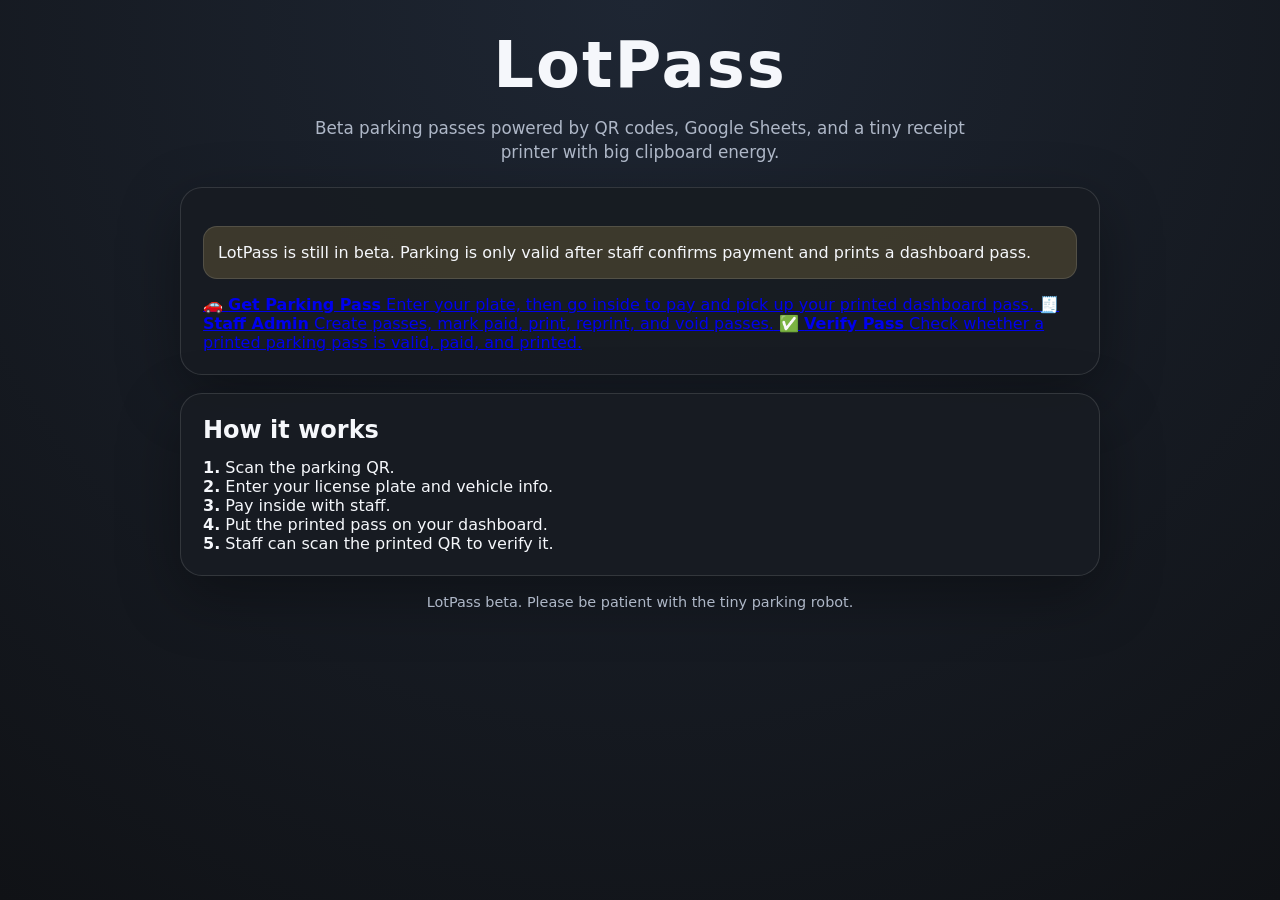
==== index.html @ 0cda37eb "Add initial index.html for LotPass application" ====
<!DOCTYPE html>
<html lang="en">
<head>
  <meta charset="UTF-8" />
  <meta name="viewport" content="width=device-width, initial-scale=1.0" />
  <title>LotPass</title>
  <link rel="stylesheet" href="style.css" />
</head>
<body>
  <main class="wrap">
    <h1>LotPass</h1>
    <p class="subtitle">
      Beta parking passes powered by QR codes, Google Sheets, and a tiny receipt printer with big clipboard energy.
    </p>

    <section class="card">
      <div class="notice warn">
        LotPass is still in beta. Parking is only valid after staff confirms payment and prints a dashboard pass.
      </div>

      <div class="home-grid">
        <a class="home-tile primary" href="parking.html">
          <span class="tile-icon">🚗</span>
          <strong>Get Parking Pass</strong>
          <span>Enter your plate, then go inside to pay and pick up your printed dashboard pass.</span>
        </a>

        <a class="home-tile" href="admin.html">
          <span class="tile-icon">🧾</span>
          <strong>Staff Admin</strong>
          <span>Create passes, mark paid, print, reprint, and void passes.</span>
        </a>

        <a class="home-tile" href="verify.html">
          <span class="tile-icon">✅</span>
          <strong>Verify Pass</strong>
          <span>Check whether a printed parking pass is valid, paid, and printed.</span>
        </a>
      </div>
    </section>

    <section class="card" style="margin-top: 18px;">
      <h2>How it works</h2>
      <div class="steps">
        <div><strong>1.</strong> Scan the parking QR.</div>
        <div><strong>2.</strong> Enter your license plate and vehicle info.</div>
        <div><strong>3.</strong> Pay inside with staff.</div>
        <div><strong>4.</strong> Put the printed pass on your dashboard.</div>
        <div><strong>5.</strong> Staff can scan the printed QR to verify it.</div>
      </div>
    </section>

    <p class="small" style="text-align:center; margin-top: 18px;">
      LotPass beta. Please be patient with the tiny parking robot.
    </p>
  </main>
</body>
</html>
---- style.css ----
:root {
  --bg: #101216;
  --panel: #181c23;
  --panel2: #222936;
  --text: #f5f7fb;
  --muted: #aeb7c7;
  --line: rgba(255,255,255,.12);
  --good: #78d66b;
  --warn: #ffd166;
  --bad: #ff6b6b;
  --blue: #5cc8ff;
}

* { box-sizing: border-box; }

body {
  margin: 0;
  min-height: 100vh;
  background: radial-gradient(circle at top, #1e2633, var(--bg));
  color: var(--text);
  font-family: system-ui, -apple-system, BlinkMacSystemFont, "Segoe UI", sans-serif;
}

.wrap {
  width: min(920px, calc(100% - 28px));
  margin: 0 auto;
  padding: 28px 0 60px;
}

.card {
  background: rgba(24,28,35,.94);
  border: 1px solid var(--line);
  border-radius: 22px;
  padding: 22px;
  box-shadow: 0 20px 60px rgba(0,0,0,.35);
}

h1, h2, h3 { margin: 0 0 14px; }

h1 {
  font-size: clamp(2.1rem, 8vw, 4rem);
  letter-spacing: .03em;
  text-align: center;
}

.subtitle {
  text-align: center;
  color: var(--muted);
  font-size: 1.05rem;
  margin: 0 auto 22px;
  max-width: 680px;
  line-height: 1.45;
}

label {
  display: block;
  margin: 14px 0 6px;
  color: var(--muted);
  font-weight: 700;
}

input, select, textarea, button {
  width: 100%;
  font: inherit;
  border-radius: 14px;
  border: 1px solid var(--line);
}

input, select, textarea {
  background: #0f131a;
  color: var(--text);
  padding: 14px;
}

textarea { min-height: 90px; resize: vertical; }

button {
  padding: 14px 16px;
  margin-top: 14px;
  background: var(--blue);
  color: #06121a;
  font-weight: 900;
  cursor: pointer;
  border: 0;
}

button.secondary {
  background: var(--panel2);
  color: var(--text);
  border: 1px solid var(--line);
}

button.good { background: var(--good); color: #071207; }
button.warn { background: var(--warn); color: #181000; }
button.bad { background: var(--bad); color: #1b0606; }

.notice {
  padding: 14px;
  border-radius: 14px;
  margin: 16px 0;
  background: rgba(255,255,255,.07);
  border: 1px solid var(--line);
  line-height: 1.45;
}

.notice.good { background: rgba(120,214,107,.16); }
.notice.bad { background: rgba(255,107,107,.16); }
.notice.warn { background: rgba(255,209,102,.16); }

.grid {
  display: grid;
  grid-template-columns: repeat(2, 1fr);
  gap: 14px;
}

@media (max-width: 700px) {
  .grid { grid-template-columns: 1fr; }
}

.pass-list {
  display: grid;
  gap: 14px;
  margin-top: 18px;
}

.pass-card {
  background: rgba(255,255,255,.06);
  border: 1px solid var(--line);
  border-radius: 18px;
  padding: 16px;
}

.pass-head {
  display: flex;
  gap: 12px;
  align-items: flex-start;
  justify-content: space-between;
  flex-wrap: wrap;
}

.big-plate {
  font-size: 2rem;
  font-weight: 1000;
  letter-spacing: .06em;
}

.meta {
  color: var(--muted);
  line-height: 1.45;
}

.status {
  display: inline-block;
  padding: 6px 10px;
  border-radius: 999px;
  font-size: .85rem;
  font-weight: 900;
  background: var(--panel2);
}

.status.pending { background: var(--warn); color: #181000; }
.status.paid { background: var(--good); color: #071207; }
.status.printed { background: var(--blue); color: #06121a; }
.status.void { background: var(--bad); color: #1b0606; }

.actions {
  display: grid;
  grid-template-columns: repeat(4, 1fr);
  gap: 8px;
  margin-top: 12px;
}

.actions button { margin: 0; padding: 11px 10px; }

@media (max-width: 760px) {
  .actions { grid-template-columns: 1fr 1fr; }
}

.small {
  font-size: .9rem;
  color: var(--muted);
}
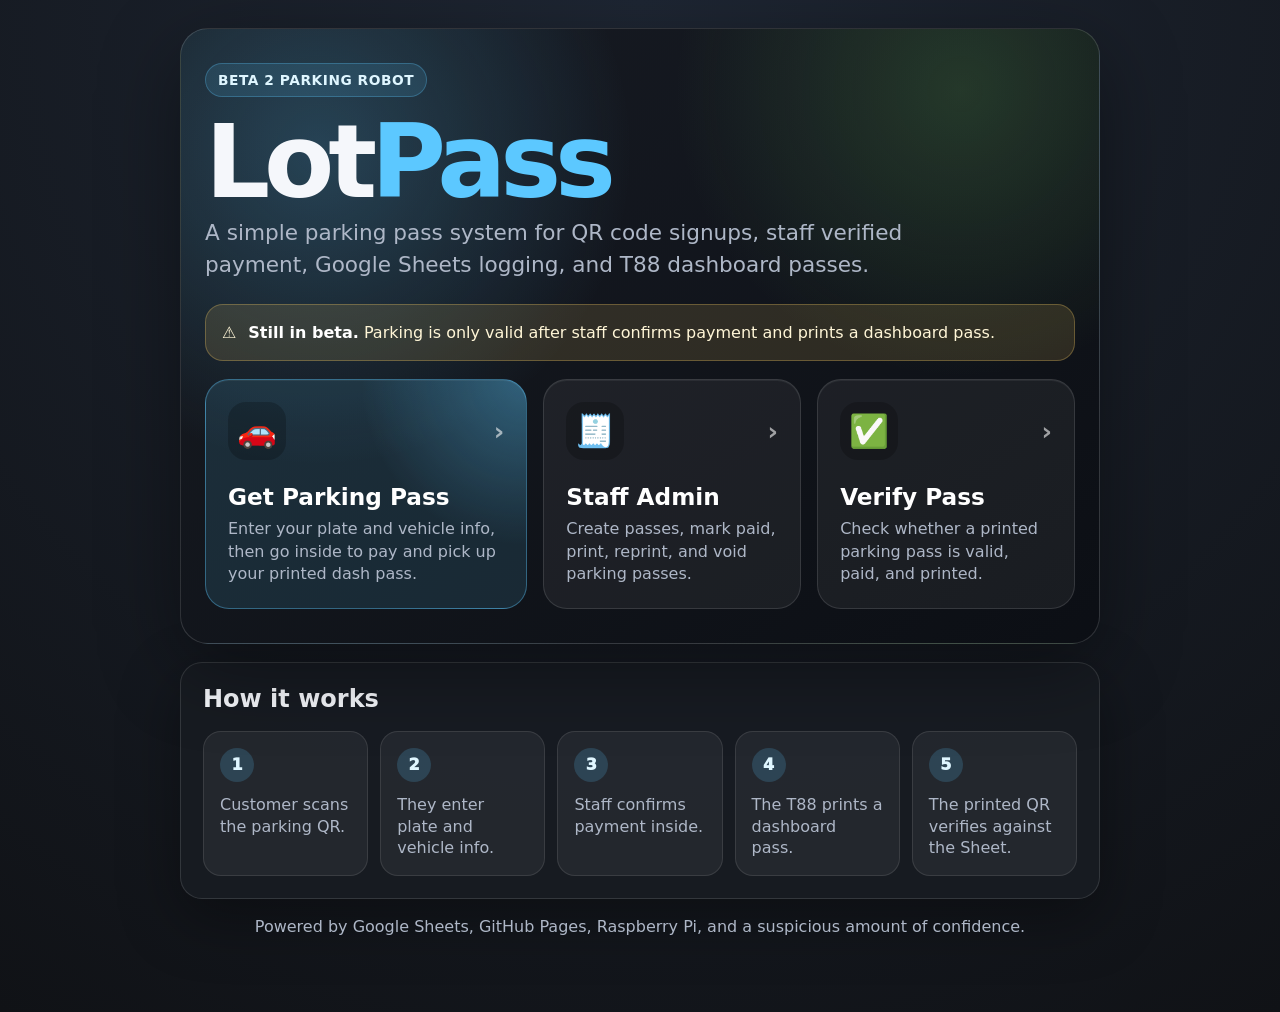
==== commit bfd83e4b: "Update index.html" ====
--- a/index.html
+++ b/index.html
@@ -5,53 +5,320 @@
   <meta name="viewport" content="width=device-width, initial-scale=1.0" />
   <title>LotPass</title>
   <link rel="stylesheet" href="style.css" />
+
+  <style>
+    .lotpass-hero {
+      position: relative;
+      overflow: hidden;
+      padding: 34px 24px;
+      border-radius: 28px;
+      background:
+        radial-gradient(circle at 15% 20%, rgba(92, 200, 255, .24), transparent 34%),
+        radial-gradient(circle at 85% 10%, rgba(120, 214, 107, .18), transparent 30%),
+        linear-gradient(145deg, rgba(24,28,35,.98), rgba(12,15,21,.98));
+      border: 1px solid rgba(255,255,255,.14);
+      box-shadow: 0 24px 80px rgba(0,0,0,.38);
+    }
+
+    .lotpass-badge {
+      display: inline-flex;
+      align-items: center;
+      gap: 8px;
+      padding: 8px 12px;
+      border-radius: 999px;
+      background: rgba(92,200,255,.13);
+      border: 1px solid rgba(92,200,255,.28);
+      color: #dff6ff;
+      font-weight: 900;
+      font-size: .86rem;
+      letter-spacing: .04em;
+      text-transform: uppercase;
+    }
+
+    .hero-title {
+      margin: 18px 0 8px;
+      font-size: clamp(3rem, 10vw, 6.4rem);
+      line-height: .92;
+      letter-spacing: -.06em;
+      text-align: left;
+    }
+
+    .hero-title span {
+      color: var(--blue);
+    }
+
+    .hero-copy {
+      max-width: 720px;
+      margin: 0;
+      color: var(--muted);
+      font-size: clamp(1.05rem, 2.2vw, 1.35rem);
+      line-height: 1.45;
+    }
+
+    .beta-strip {
+      display: flex;
+      align-items: flex-start;
+      gap: 12px;
+      margin-top: 24px;
+      padding: 16px;
+      border-radius: 18px;
+      background: rgba(255,209,102,.13);
+      border: 1px solid rgba(255,209,102,.28);
+      color: #fff6d7;
+      line-height: 1.45;
+    }
+
+    .beta-strip strong {
+      color: #fff;
+    }
+
+    .home-grid {
+      display: grid;
+      grid-template-columns: 1.25fr 1fr 1fr;
+      gap: 16px;
+      margin-top: 18px;
+    }
+
+    .home-tile {
+      position: relative;
+      display: flex;
+      flex-direction: column;
+      justify-content: space-between;
+      gap: 18px;
+      min-height: 230px;
+      padding: 22px;
+      border-radius: 24px;
+      background: rgba(255,255,255,.055);
+      border: 1px solid rgba(255,255,255,.12);
+      color: var(--text);
+      text-decoration: none;
+      overflow: hidden;
+      box-shadow: inset 0 1px 0 rgba(255,255,255,.06);
+      transition: transform .15s ease, border-color .15s ease, background .15s ease;
+    }
+
+    .home-tile:hover {
+      transform: translateY(-3px);
+      background: rgba(255,255,255,.09);
+      border-color: rgba(255,255,255,.24);
+    }
+
+    .home-tile.primary {
+      background:
+        radial-gradient(circle at top right, rgba(92,200,255,.34), transparent 42%),
+        rgba(92,200,255,.12);
+      border-color: rgba(92,200,255,.38);
+    }
+
+    .tile-top {
+      display: flex;
+      align-items: center;
+      justify-content: space-between;
+      gap: 14px;
+    }
+
+    .tile-icon {
+      display: grid;
+      place-items: center;
+      width: 58px;
+      height: 58px;
+      border-radius: 18px;
+      background: rgba(0,0,0,.22);
+      font-size: 2rem;
+      flex: 0 0 auto;
+    }
+
+    .tile-arrow {
+      color: rgba(255,255,255,.58);
+      font-size: 1.6rem;
+      font-weight: 900;
+    }
+
+    .home-tile strong {
+      display: block;
+      margin-bottom: 8px;
+      color: #fff;
+      font-size: 1.45rem;
+      line-height: 1.1;
+    }
+
+    .home-tile span.tile-desc {
+      display: block;
+      color: var(--muted);
+      line-height: 1.42;
+      font-size: 1rem;
+    }
+
+    .steps-card {
+      margin-top: 18px;
+    }
+
+    .steps-grid {
+      display: grid;
+      grid-template-columns: repeat(5, 1fr);
+      gap: 12px;
+      margin-top: 18px;
+    }
+
+    .step {
+      padding: 16px;
+      border-radius: 18px;
+      background: rgba(255,255,255,.055);
+      border: 1px solid rgba(255,255,255,.1);
+      min-height: 128px;
+    }
+
+    .step-num {
+      display: grid;
+      place-items: center;
+      width: 34px;
+      height: 34px;
+      margin-bottom: 12px;
+      border-radius: 50%;
+      background: rgba(92,200,255,.18);
+      color: #dff6ff;
+      font-weight: 1000;
+    }
+
+    .step p {
+      margin: 0;
+      color: var(--muted);
+      line-height: 1.35;
+    }
+
+    .footer-note {
+      text-align: center;
+      margin-top: 18px;
+      color: var(--muted);
+    }
+
+    @media (max-width: 900px) {
+      .home-grid {
+        grid-template-columns: 1fr;
+      }
+
+      .home-tile {
+        min-height: 180px;
+      }
+
+      .steps-grid {
+        grid-template-columns: 1fr;
+      }
+
+      .hero-title {
+        text-align: center;
+      }
+
+      .lotpass-hero {
+        text-align: center;
+      }
+
+      .hero-copy {
+        margin: 0 auto;
+      }
+
+      .beta-strip {
+        text-align: left;
+      }
+    }
+  </style>
 </head>
+
 <body>
   <main class="wrap">
-    <h1>LotPass</h1>
-    <p class="subtitle">
-      Beta parking passes powered by QR codes, Google Sheets, and a tiny receipt printer with big clipboard energy.
-    </p>
-
-    <section class="card">
-      <div class="notice warn">
-        LotPass is still in beta. Parking is only valid after staff confirms payment and prints a dashboard pass.
+    <section class="lotpass-hero">
+      <div class="lotpass-badge">Beta 2 parking robot</div>
+
+      <h1 class="hero-title">Lot<span>Pass</span></h1>
+
+      <p class="hero-copy">
+        A simple parking pass system for QR code signups, staff verified payment,
+        Google Sheets logging, and T88 dashboard passes.
+      </p>
+
+      <div class="beta-strip">
+        <div>⚠️</div>
+        <div>
+          <strong>Still in beta.</strong>
+          Parking is only valid after staff confirms payment and prints a dashboard pass.
+        </div>
       </div>
 
       <div class="home-grid">
         <a class="home-tile primary" href="parking.html">
-          <span class="tile-icon">🚗</span>
-          <strong>Get Parking Pass</strong>
-          <span>Enter your plate, then go inside to pay and pick up your printed dashboard pass.</span>
+          <div class="tile-top">
+            <div class="tile-icon">🚗</div>
+            <div class="tile-arrow">›</div>
+          </div>
+          <div>
+            <strong>Get Parking Pass</strong>
+            <span class="tile-desc">
+              Enter your plate and vehicle info, then go inside to pay and pick up your printed dash pass.
+            </span>
+          </div>
         </a>
 
         <a class="home-tile" href="admin.html">
-          <span class="tile-icon">🧾</span>
-          <strong>Staff Admin</strong>
-          <span>Create passes, mark paid, print, reprint, and void passes.</span>
+          <div class="tile-top">
+            <div class="tile-icon">🧾</div>
+            <div class="tile-arrow">›</div>
+          </div>
+          <div>
+            <strong>Staff Admin</strong>
+            <span class="tile-desc">
+              Create passes, mark paid, print, reprint, and void parking passes.
+            </span>
+          </div>
         </a>
 
         <a class="home-tile" href="verify.html">
-          <span class="tile-icon">✅</span>
-          <strong>Verify Pass</strong>
-          <span>Check whether a printed parking pass is valid, paid, and printed.</span>
+          <div class="tile-top">
+            <div class="tile-icon">✅</div>
+            <div class="tile-arrow">›</div>
+          </div>
+          <div>
+            <strong>Verify Pass</strong>
+            <span class="tile-desc">
+              Check whether a printed parking pass is valid, paid, and printed.
+            </span>
+          </div>
         </a>
       </div>
     </section>
 
-    <section class="card" style="margin-top: 18px;">
+    <section class="card steps-card">
       <h2>How it works</h2>
-      <div class="steps">
-        <div><strong>1.</strong> Scan the parking QR.</div>
-        <div><strong>2.</strong> Enter your license plate and vehicle info.</div>
-        <div><strong>3.</strong> Pay inside with staff.</div>
-        <div><strong>4.</strong> Put the printed pass on your dashboard.</div>
-        <div><strong>5.</strong> Staff can scan the printed QR to verify it.</div>
+
+      <div class="steps-grid">
+        <div class="step">
+          <div class="step-num">1</div>
+          <p>Customer scans the parking QR.</p>
+        </div>
+
+        <div class="step">
+          <div class="step-num">2</div>
+          <p>They enter plate and vehicle info.</p>
+        </div>
+
+        <div class="step">
+          <div class="step-num">3</div>
+          <p>Staff confirms payment inside.</p>
+        </div>
+
+        <div class="step">
+          <div class="step-num">4</div>
+          <p>The T88 prints a dashboard pass.</p>
+        </div>
+
+        <div class="step">
+          <div class="step-num">5</div>
+          <p>The printed QR verifies against the Sheet.</p>
+        </div>
       </div>
     </section>
 
-    <p class="small" style="text-align:center; margin-top: 18px;">
-      LotPass beta. Please be patient with the tiny parking robot.
+    <p class="footer-note">
+      Powered by Google Sheets, GitHub Pages, Raspberry Pi, and a suspicious amount of confidence.
     </p>
   </main>
 </body>
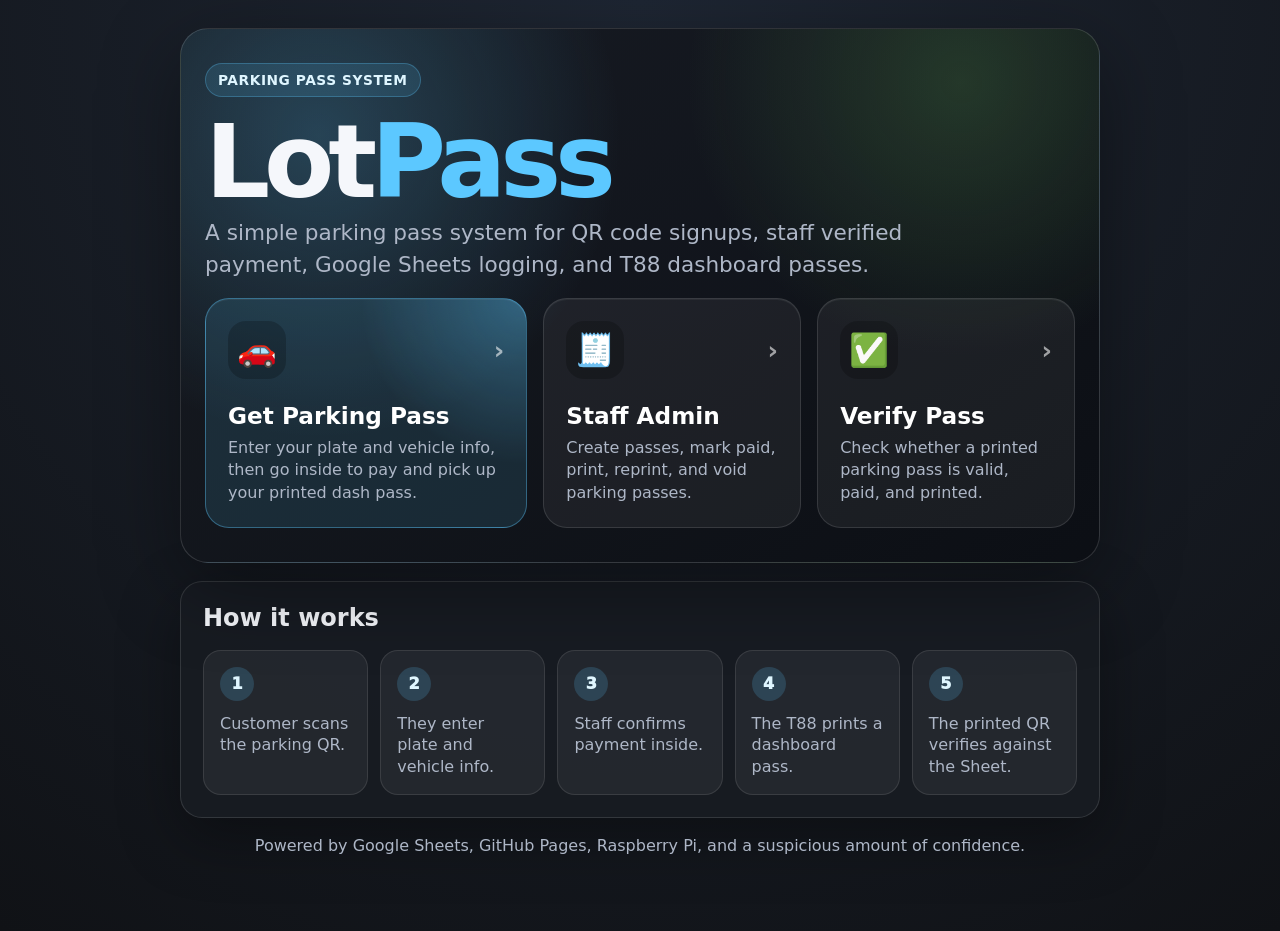
==== commit 9aa8889d: "Remove beta strip from index.html Removed the beta strip section from the homepage." ====
--- a/index.html
+++ b/index.html
@@ -3,6 +3,8 @@
 <head>
   <meta charset="UTF-8" />
   <meta name="viewport" content="width=device-width, initial-scale=1.0" />
+  <link rel="icon" type="image/png" href="assets/favicon.png">
+  <link rel="apple-touch-icon" href="assets/favicon.png">
   <title>LotPass</title>
   <link rel="stylesheet" href="style.css" />
 
@@ -53,23 +55,6 @@
       color: var(--muted);
       font-size: clamp(1.05rem, 2.2vw, 1.35rem);
       line-height: 1.45;
-    }
-
-    .beta-strip {
-      display: flex;
-      align-items: flex-start;
-      gap: 12px;
-      margin-top: 24px;
-      padding: 16px;
-      border-radius: 18px;
-      background: rgba(255,209,102,.13);
-      border: 1px solid rgba(255,209,102,.28);
-      color: #fff6d7;
-      line-height: 1.45;
-    }
-
-    .beta-strip strong {
-      color: #fff;
     }
 
     .home-grid {
@@ -217,9 +202,6 @@
         margin: 0 auto;
       }
 
-      .beta-strip {
-        text-align: left;
-      }
     }
   </style>
 </head>
@@ -227,7 +209,7 @@
 <body>
   <main class="wrap">
     <section class="lotpass-hero">
-      <div class="lotpass-badge">Beta 2 parking robot</div>
+      <div class="lotpass-badge">Parking pass system</div>
 
       <h1 class="hero-title">Lot<span>Pass</span></h1>
 
@@ -236,13 +218,6 @@
         Google Sheets logging, and T88 dashboard passes.
       </p>
 
-      <div class="beta-strip">
-        <div>⚠️</div>
-        <div>
-          <strong>Still in beta.</strong>
-          Parking is only valid after staff confirms payment and prints a dashboard pass.
-        </div>
-      </div>
 
       <div class="home-grid">
         <a class="home-tile primary" href="parking.html">
